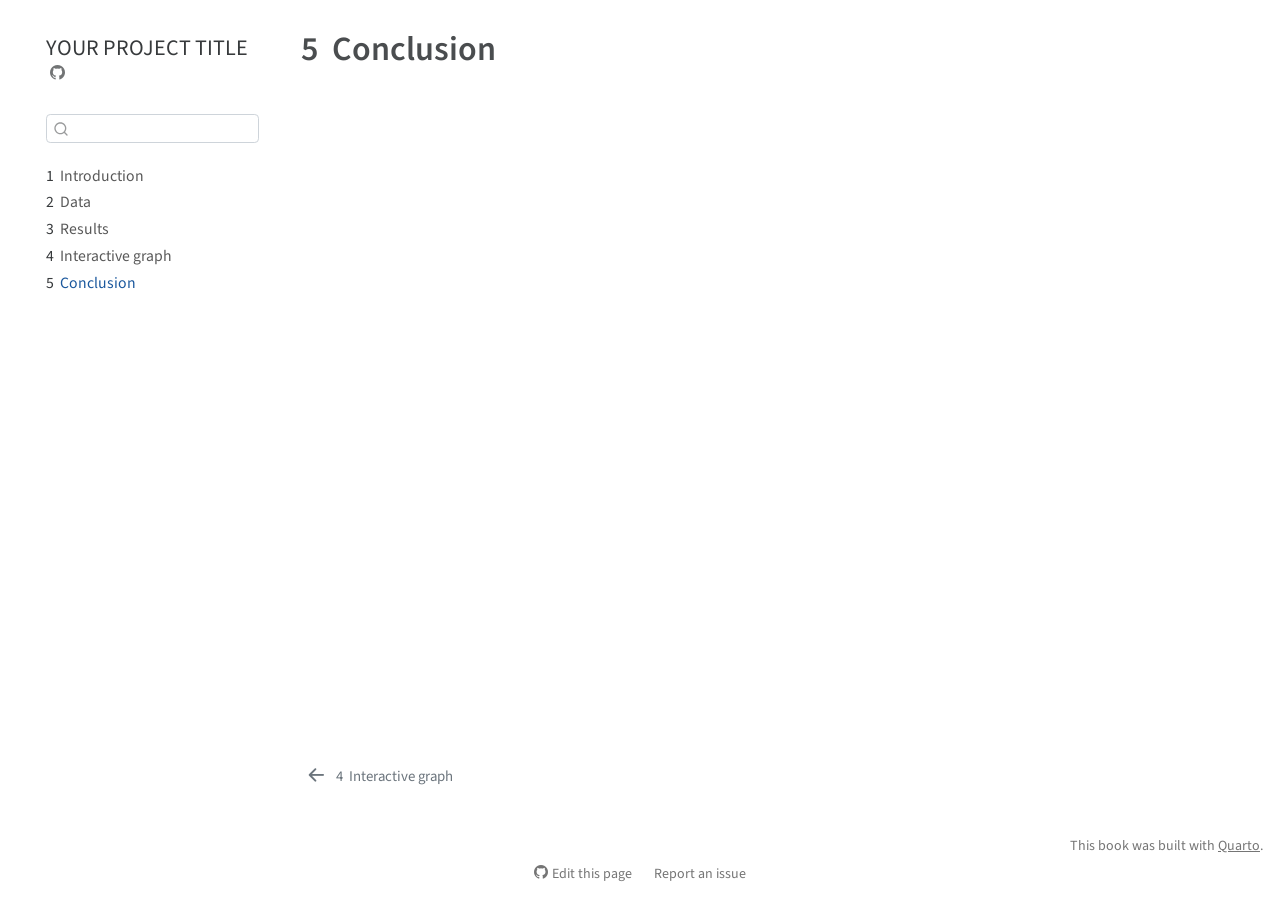
==== docs/conclusion.html @ 9e568509 "Initial commit" ====
<!DOCTYPE html>
<html xmlns="http://www.w3.org/1999/xhtml" lang="en" xml:lang="en"><head>

<meta charset="utf-8">
<meta name="generator" content="quarto-1.3.433">

<meta name="viewport" content="width=device-width, initial-scale=1.0, user-scalable=yes">


<title>YOUR PROJECT TITLE - 5&nbsp; Conclusion</title>
<style>
code{white-space: pre-wrap;}
span.smallcaps{font-variant: small-caps;}
div.columns{display: flex; gap: min(4vw, 1.5em);}
div.column{flex: auto; overflow-x: auto;}
div.hanging-indent{margin-left: 1.5em; text-indent: -1.5em;}
ul.task-list{list-style: none;}
ul.task-list li input[type="checkbox"] {
  width: 0.8em;
  margin: 0 0.8em 0.2em -1em; /* quarto-specific, see https://github.com/quarto-dev/quarto-cli/issues/4556 */ 
  vertical-align: middle;
}
</style>


<script src="site_libs/quarto-nav/quarto-nav.js"></script>
<script src="site_libs/quarto-nav/headroom.min.js"></script>
<script src="site_libs/clipboard/clipboard.min.js"></script>
<script src="site_libs/quarto-search/autocomplete.umd.js"></script>
<script src="site_libs/quarto-search/fuse.min.js"></script>
<script src="site_libs/quarto-search/quarto-search.js"></script>
<meta name="quarto:offset" content="./">
<link href="./d3graph.html" rel="prev">
<script src="site_libs/quarto-html/quarto.js"></script>
<script src="site_libs/quarto-html/popper.min.js"></script>
<script src="site_libs/quarto-html/tippy.umd.min.js"></script>
<script src="site_libs/quarto-html/anchor.min.js"></script>
<link href="site_libs/quarto-html/tippy.css" rel="stylesheet">
<link href="site_libs/quarto-html/quarto-syntax-highlighting.css" rel="stylesheet" id="quarto-text-highlighting-styles">
<script src="site_libs/bootstrap/bootstrap.min.js"></script>
<link href="site_libs/bootstrap/bootstrap-icons.css" rel="stylesheet">
<link href="site_libs/bootstrap/bootstrap.min.css" rel="stylesheet" id="quarto-bootstrap" data-mode="light">
<script id="quarto-search-options" type="application/json">{
  "location": "sidebar",
  "copy-button": false,
  "collapse-after": 3,
  "panel-placement": "start",
  "type": "textbox",
  "limit": 20,
  "language": {
    "search-no-results-text": "No results",
    "search-matching-documents-text": "matching documents",
    "search-copy-link-title": "Copy link to search",
    "search-hide-matches-text": "Hide additional matches",
    "search-more-match-text": "more match in this document",
    "search-more-matches-text": "more matches in this document",
    "search-clear-button-title": "Clear",
    "search-detached-cancel-button-title": "Cancel",
    "search-submit-button-title": "Submit",
    "search-label": "Search"
  }
}</script>


</head>

<body class="nav-sidebar floating">

<div id="quarto-search-results"></div>
  <header id="quarto-header" class="headroom fixed-top">
  <nav class="quarto-secondary-nav">
    <div class="container-fluid d-flex">
      <button type="button" class="quarto-btn-toggle btn" data-bs-toggle="collapse" data-bs-target="#quarto-sidebar,#quarto-sidebar-glass" aria-controls="quarto-sidebar" aria-expanded="false" aria-label="Toggle sidebar navigation" onclick="if (window.quartoToggleHeadroom) { window.quartoToggleHeadroom(); }">
        <i class="bi bi-layout-text-sidebar-reverse"></i>
      </button>
      <nav class="quarto-page-breadcrumbs" aria-label="breadcrumb"><ol class="breadcrumb"><li class="breadcrumb-item"><a href="./conclusion.html"><span class="chapter-number">5</span>&nbsp; <span class="chapter-title">Conclusion</span></a></li></ol></nav>
      <a class="flex-grow-1" role="button" data-bs-toggle="collapse" data-bs-target="#quarto-sidebar,#quarto-sidebar-glass" aria-controls="quarto-sidebar" aria-expanded="false" aria-label="Toggle sidebar navigation" onclick="if (window.quartoToggleHeadroom) { window.quartoToggleHeadroom(); }">      
      </a>
      <button type="button" class="btn quarto-search-button" aria-label="" onclick="window.quartoOpenSearch();">
        <i class="bi bi-search"></i>
      </button>
    </div>
  </nav>
</header>
<!-- content -->
<div id="quarto-content" class="quarto-container page-columns page-rows-contents page-layout-article">
<!-- sidebar -->
  <nav id="quarto-sidebar" class="sidebar collapse collapse-horizontal sidebar-navigation floating overflow-auto">
    <div class="pt-lg-2 mt-2 text-left sidebar-header">
    <div class="sidebar-title mb-0 py-0">
      <a href="./">YOUR PROJECT TITLE</a> 
        <div class="sidebar-tools-main">
    <a href="https://github.com/YOUR_GITHUB_ACCOUNT/REPO_NAME" rel="" title="Source Code" class="quarto-navigation-tool px-1" aria-label="Source Code"><i class="bi bi-github"></i></a>
</div>
    </div>
      </div>
        <div class="mt-2 flex-shrink-0 align-items-center">
        <div class="sidebar-search">
        <div id="quarto-search" class="" title="Search"></div>
        </div>
        </div>
    <div class="sidebar-menu-container"> 
    <ul class="list-unstyled mt-1">
        <li class="sidebar-item">
  <div class="sidebar-item-container"> 
  <a href="./index.html" class="sidebar-item-text sidebar-link">
 <span class="menu-text"><span class="chapter-number">1</span>&nbsp; <span class="chapter-title">Introduction</span></span></a>
  </div>
</li>
        <li class="sidebar-item">
  <div class="sidebar-item-container"> 
  <a href="./data.html" class="sidebar-item-text sidebar-link">
 <span class="menu-text"><span class="chapter-number">2</span>&nbsp; <span class="chapter-title">Data</span></span></a>
  </div>
</li>
        <li class="sidebar-item">
  <div class="sidebar-item-container"> 
  <a href="./results.html" class="sidebar-item-text sidebar-link">
 <span class="menu-text"><span class="chapter-number">3</span>&nbsp; <span class="chapter-title">Results</span></span></a>
  </div>
</li>
        <li class="sidebar-item">
  <div class="sidebar-item-container"> 
  <a href="./d3graph.html" class="sidebar-item-text sidebar-link">
 <span class="menu-text"><span class="chapter-number">4</span>&nbsp; <span class="chapter-title">Interactive graph</span></span></a>
  </div>
</li>
        <li class="sidebar-item">
  <div class="sidebar-item-container"> 
  <a href="./conclusion.html" class="sidebar-item-text sidebar-link active">
 <span class="menu-text"><span class="chapter-number">5</span>&nbsp; <span class="chapter-title">Conclusion</span></span></a>
  </div>
</li>
    </ul>
    </div>
</nav>
<div id="quarto-sidebar-glass" data-bs-toggle="collapse" data-bs-target="#quarto-sidebar,#quarto-sidebar-glass"></div>
<!-- margin-sidebar -->
    <div id="quarto-margin-sidebar" class="sidebar margin-sidebar">
        
    </div>
<!-- main -->
<main class="content" id="quarto-document-content">

<header id="title-block-header" class="quarto-title-block default">
<div class="quarto-title">
<h1 class="title"><span class="chapter-number">5</span>&nbsp; <span class="chapter-title">Conclusion</span></h1>
</div>



<div class="quarto-title-meta">

    
  
    
  </div>
  

</header>




</main> <!-- /main -->
<script id="quarto-html-after-body" type="application/javascript">
window.document.addEventListener("DOMContentLoaded", function (event) {
  const toggleBodyColorMode = (bsSheetEl) => {
    const mode = bsSheetEl.getAttribute("data-mode");
    const bodyEl = window.document.querySelector("body");
    if (mode === "dark") {
      bodyEl.classList.add("quarto-dark");
      bodyEl.classList.remove("quarto-light");
    } else {
      bodyEl.classList.add("quarto-light");
      bodyEl.classList.remove("quarto-dark");
    }
  }
  const toggleBodyColorPrimary = () => {
    const bsSheetEl = window.document.querySelector("link#quarto-bootstrap");
    if (bsSheetEl) {
      toggleBodyColorMode(bsSheetEl);
    }
  }
  toggleBodyColorPrimary();  
  const icon = "";
  const anchorJS = new window.AnchorJS();
  anchorJS.options = {
    placement: 'right',
    icon: icon
  };
  anchorJS.add('.anchored');
  const isCodeAnnotation = (el) => {
    for (const clz of el.classList) {
      if (clz.startsWith('code-annotation-')) {                     
        return true;
      }
    }
    return false;
  }
  const clipboard = new window.ClipboardJS('.code-copy-button', {
    text: function(trigger) {
      const codeEl = trigger.previousElementSibling.cloneNode(true);
      for (const childEl of codeEl.children) {
        if (isCodeAnnotation(childEl)) {
          childEl.remove();
        }
      }
      return codeEl.innerText;
    }
  });
  clipboard.on('success', function(e) {
    // button target
    const button = e.trigger;
    // don't keep focus
    button.blur();
    // flash "checked"
    button.classList.add('code-copy-button-checked');
    var currentTitle = button.getAttribute("title");
    button.setAttribute("title", "Copied!");
    let tooltip;
    if (window.bootstrap) {
      button.setAttribute("data-bs-toggle", "tooltip");
      button.setAttribute("data-bs-placement", "left");
      button.setAttribute("data-bs-title", "Copied!");
      tooltip = new bootstrap.Tooltip(button, 
        { trigger: "manual", 
          customClass: "code-copy-button-tooltip",
          offset: [0, -8]});
      tooltip.show();    
    }
    setTimeout(function() {
      if (tooltip) {
        tooltip.hide();
        button.removeAttribute("data-bs-title");
        button.removeAttribute("data-bs-toggle");
        button.removeAttribute("data-bs-placement");
      }
      button.setAttribute("title", currentTitle);
      button.classList.remove('code-copy-button-checked');
    }, 1000);
    // clear code selection
    e.clearSelection();
  });
  function tippyHover(el, contentFn) {
    const config = {
      allowHTML: true,
      content: contentFn,
      maxWidth: 500,
      delay: 100,
      arrow: false,
      appendTo: function(el) {
          return el.parentElement;
      },
      interactive: true,
      interactiveBorder: 10,
      theme: 'quarto',
      placement: 'bottom-start'
    };
    window.tippy(el, config); 
  }
  const noterefs = window.document.querySelectorAll('a[role="doc-noteref"]');
  for (var i=0; i<noterefs.length; i++) {
    const ref = noterefs[i];
    tippyHover(ref, function() {
      // use id or data attribute instead here
      let href = ref.getAttribute('data-footnote-href') || ref.getAttribute('href');
      try { href = new URL(href).hash; } catch {}
      const id = href.replace(/^#\/?/, "");
      const note = window.document.getElementById(id);
      return note.innerHTML;
    });
  }
      let selectedAnnoteEl;
      const selectorForAnnotation = ( cell, annotation) => {
        let cellAttr = 'data-code-cell="' + cell + '"';
        let lineAttr = 'data-code-annotation="' +  annotation + '"';
        const selector = 'span[' + cellAttr + '][' + lineAttr + ']';
        return selector;
      }
      const selectCodeLines = (annoteEl) => {
        const doc = window.document;
        const targetCell = annoteEl.getAttribute("data-target-cell");
        const targetAnnotation = annoteEl.getAttribute("data-target-annotation");
        const annoteSpan = window.document.querySelector(selectorForAnnotation(targetCell, targetAnnotation));
        const lines = annoteSpan.getAttribute("data-code-lines").split(",");
        const lineIds = lines.map((line) => {
          return targetCell + "-" + line;
        })
        let top = null;
        let height = null;
        let parent = null;
        if (lineIds.length > 0) {
            //compute the position of the single el (top and bottom and make a div)
            const el = window.document.getElementById(lineIds[0]);
            top = el.offsetTop;
            height = el.offsetHeight;
            parent = el.parentElement.parentElement;
          if (lineIds.length > 1) {
            const lastEl = window.document.getElementById(lineIds[lineIds.length - 1]);
            const bottom = lastEl.offsetTop + lastEl.offsetHeight;
            height = bottom - top;
          }
          if (top !== null && height !== null && parent !== null) {
            // cook up a div (if necessary) and position it 
            let div = window.document.getElementById("code-annotation-line-highlight");
            if (div === null) {
              div = window.document.createElement("div");
              div.setAttribute("id", "code-annotation-line-highlight");
              div.style.position = 'absolute';
              parent.appendChild(div);
            }
            div.style.top = top - 2 + "px";
            div.style.height = height + 4 + "px";
            let gutterDiv = window.document.getElementById("code-annotation-line-highlight-gutter");
            if (gutterDiv === null) {
              gutterDiv = window.document.createElement("div");
              gutterDiv.setAttribute("id", "code-annotation-line-highlight-gutter");
              gutterDiv.style.position = 'absolute';
              const codeCell = window.document.getElementById(targetCell);
              const gutter = codeCell.querySelector('.code-annotation-gutter');
              gutter.appendChild(gutterDiv);
            }
            gutterDiv.style.top = top - 2 + "px";
            gutterDiv.style.height = height + 4 + "px";
          }
          selectedAnnoteEl = annoteEl;
        }
      };
      const unselectCodeLines = () => {
        const elementsIds = ["code-annotation-line-highlight", "code-annotation-line-highlight-gutter"];
        elementsIds.forEach((elId) => {
          const div = window.document.getElementById(elId);
          if (div) {
            div.remove();
          }
        });
        selectedAnnoteEl = undefined;
      };
      // Attach click handler to the DT
      const annoteDls = window.document.querySelectorAll('dt[data-target-cell]');
      for (const annoteDlNode of annoteDls) {
        annoteDlNode.addEventListener('click', (event) => {
          const clickedEl = event.target;
          if (clickedEl !== selectedAnnoteEl) {
            unselectCodeLines();
            const activeEl = window.document.querySelector('dt[data-target-cell].code-annotation-active');
            if (activeEl) {
              activeEl.classList.remove('code-annotation-active');
            }
            selectCodeLines(clickedEl);
            clickedEl.classList.add('code-annotation-active');
          } else {
            // Unselect the line
            unselectCodeLines();
            clickedEl.classList.remove('code-annotation-active');
          }
        });
      }
  const findCites = (el) => {
    const parentEl = el.parentElement;
    if (parentEl) {
      const cites = parentEl.dataset.cites;
      if (cites) {
        return {
          el,
          cites: cites.split(' ')
        };
      } else {
        return findCites(el.parentElement)
      }
    } else {
      return undefined;
    }
  };
  var bibliorefs = window.document.querySelectorAll('a[role="doc-biblioref"]');
  for (var i=0; i<bibliorefs.length; i++) {
    const ref = bibliorefs[i];
    const citeInfo = findCites(ref);
    if (citeInfo) {
      tippyHover(citeInfo.el, function() {
        var popup = window.document.createElement('div');
        citeInfo.cites.forEach(function(cite) {
          var citeDiv = window.document.createElement('div');
          citeDiv.classList.add('hanging-indent');
          citeDiv.classList.add('csl-entry');
          var biblioDiv = window.document.getElementById('ref-' + cite);
          if (biblioDiv) {
            citeDiv.innerHTML = biblioDiv.innerHTML;
          }
          popup.appendChild(citeDiv);
        });
        return popup.innerHTML;
      });
    }
  }
});
</script>
<nav class="page-navigation">
  <div class="nav-page nav-page-previous">
      <a href="./d3graph.html" class="pagination-link">
        <i class="bi bi-arrow-left-short"></i> <span class="nav-page-text"><span class="chapter-number">4</span>&nbsp; <span class="chapter-title">Interactive graph</span></span>
      </a>          
  </div>
  <div class="nav-page nav-page-next">
  </div>
</nav>
</div> <!-- /content -->
<footer class="footer">
  <div class="nav-footer">
    <div class="nav-footer-left">
      &nbsp;
    </div>   
    <div class="nav-footer-center">
      &nbsp;
    <div class="toc-actions"><div><i class="bi bi-github"></i></div><div class="action-links"><p><a href="https://github.com/YOUR_GITHUB_ACCOUNT/REPO_NAME/edit/main/conclusion.qmd" class="toc-action">Edit this page</a></p><p><a href="https://github.com/YOUR_GITHUB_ACCOUNT/REPO_NAME/issues/new" class="toc-action">Report an issue</a></p></div></div></div>
    <div class="nav-footer-right">This book was built with <a href="https://quarto.org/">Quarto</a>.</div>
  </div>
</footer>



</body></html>
---- docs/site_libs/quarto-html/tippy.css ----
.tippy-box[data-animation=fade][data-state=hidden]{opacity:0}[data-tippy-root]{max-width:calc(100vw - 10px)}.tippy-box{position:relative;background-color:#333;color:#fff;border-radius:4px;font-size:14px;line-height:1.4;white-space:normal;outline:0;transition-property:transform,visibility,opacity}.tippy-box[data-placement^=top]>.tippy-arrow{bottom:0}.tippy-box[data-placement^=top]>.tippy-arrow:before{bottom:-7px;left:0;border-width:8px 8px 0;border-top-color:initial;transform-origin:center top}.tippy-box[data-placement^=bottom]>.tippy-arrow{top:0}.tippy-box[data-placement^=bottom]>.tippy-arrow:before{top:-7px;left:0;border-width:0 8px 8px;border-bottom-color:initial;transform-origin:center bottom}.tippy-box[data-placement^=left]>.tippy-arrow{right:0}.tippy-box[data-placement^=left]>.tippy-arrow:before{border-width:8px 0 8px 8px;border-left-color:initial;right:-7px;transform-origin:center left}.tippy-box[data-placement^=right]>.tippy-arrow{left:0}.tippy-box[data-placement^=right]>.tippy-arrow:before{left:-7px;border-width:8px 8px 8px 0;border-right-color:initial;transform-origin:center right}.tippy-box[data-inertia][data-state=visible]{transition-timing-function:cubic-bezier(.54,1.5,.38,1.11)}.tippy-arrow{width:16px;height:16px;color:#333}.tippy-arrow:before{content:"";position:absolute;border-color:transparent;border-style:solid}.tippy-content{position:relative;padding:5px 9px;z-index:1}
---- docs/site_libs/quarto-html/quarto-syntax-highlighting.css ----
/* quarto syntax highlight colors */
:root {
  --quarto-hl-ot-color: #003B4F;
  --quarto-hl-at-color: #657422;
  --quarto-hl-ss-color: #20794D;
  --quarto-hl-an-color: #5E5E5E;
  --quarto-hl-fu-color: #4758AB;
  --quarto-hl-st-color: #20794D;
  --quarto-hl-cf-color: #003B4F;
  --quarto-hl-op-color: #5E5E5E;
  --quarto-hl-er-color: #AD0000;
  --quarto-hl-bn-color: #AD0000;
  --quarto-hl-al-color: #AD0000;
  --quarto-hl-va-color: #111111;
  --quarto-hl-bu-color: inherit;
  --quarto-hl-ex-color: inherit;
  --quarto-hl-pp-color: #AD0000;
  --quarto-hl-in-color: #5E5E5E;
  --quarto-hl-vs-color: #20794D;
  --quarto-hl-wa-color: #5E5E5E;
  --quarto-hl-do-color: #5E5E5E;
  --quarto-hl-im-color: #00769E;
  --quarto-hl-ch-color: #20794D;
  --quarto-hl-dt-color: #AD0000;
  --quarto-hl-fl-color: #AD0000;
  --quarto-hl-co-color: #5E5E5E;
  --quarto-hl-cv-color: #5E5E5E;
  --quarto-hl-cn-color: #8f5902;
  --quarto-hl-sc-color: #5E5E5E;
  --quarto-hl-dv-color: #AD0000;
  --quarto-hl-kw-color: #003B4F;
}

/* other quarto variables */
:root {
  --quarto-font-monospace: SFMono-Regular, Menlo, Monaco, Consolas, "Liberation Mono", "Courier New", monospace;
}

pre > code.sourceCode > span {
  color: #003B4F;
}

code span {
  color: #003B4F;
}

code.sourceCode > span {
  color: #003B4F;
}

div.sourceCode,
div.sourceCode pre.sourceCode {
  color: #003B4F;
}

code span.ot {
  color: #003B4F;
  font-style: inherit;
}

code span.at {
  color: #657422;
  font-style: inherit;
}

code span.ss {
  color: #20794D;
  font-style: inherit;
}

code span.an {
  color: #5E5E5E;
  font-style: inherit;
}

code span.fu {
  color: #4758AB;
  font-style: inherit;
}

code span.st {
  color: #20794D;
  font-style: inherit;
}

code span.cf {
  color: #003B4F;
  font-style: inherit;
}

code span.op {
  color: #5E5E5E;
  font-style: inherit;
}

code span.er {
  color: #AD0000;
  font-style: inherit;
}

code span.bn {
  color: #AD0000;
  font-style: inherit;
}

code span.al {
  color: #AD0000;
  font-style: inherit;
}

code span.va {
  color: #111111;
  font-style: inherit;
}

code span.bu {
  font-style: inherit;
}

code span.ex {
  font-style: inherit;
}

code span.pp {
  color: #AD0000;
  font-style: inherit;
}

code span.in {
  color: #5E5E5E;
  font-style: inherit;
}

code span.vs {
  color: #20794D;
  font-style: inherit;
}

code span.wa {
  color: #5E5E5E;
  font-style: italic;
}

code span.do {
  color: #5E5E5E;
  font-style: italic;
}

code span.im {
  color: #00769E;
  font-style: inherit;
}

code span.ch {
  color: #20794D;
  font-style: inherit;
}

code span.dt {
  color: #AD0000;
  font-style: inherit;
}

code span.fl {
  color: #AD0000;
  font-style: inherit;
}

code span.co {
  color: #5E5E5E;
  font-style: inherit;
}

code span.cv {
  color: #5E5E5E;
  font-style: italic;
}

code span.cn {
  color: #8f5902;
  font-style: inherit;
}

code span.sc {
  color: #5E5E5E;
  font-style: inherit;
}

code span.dv {
  color: #AD0000;
  font-style: inherit;
}

code span.kw {
  color: #003B4F;
  font-style: inherit;
}

.prevent-inlining {
  content: "</";
}

/*# sourceMappingURL=debc5d5d77c3f9108843748ff7464032.css.map */
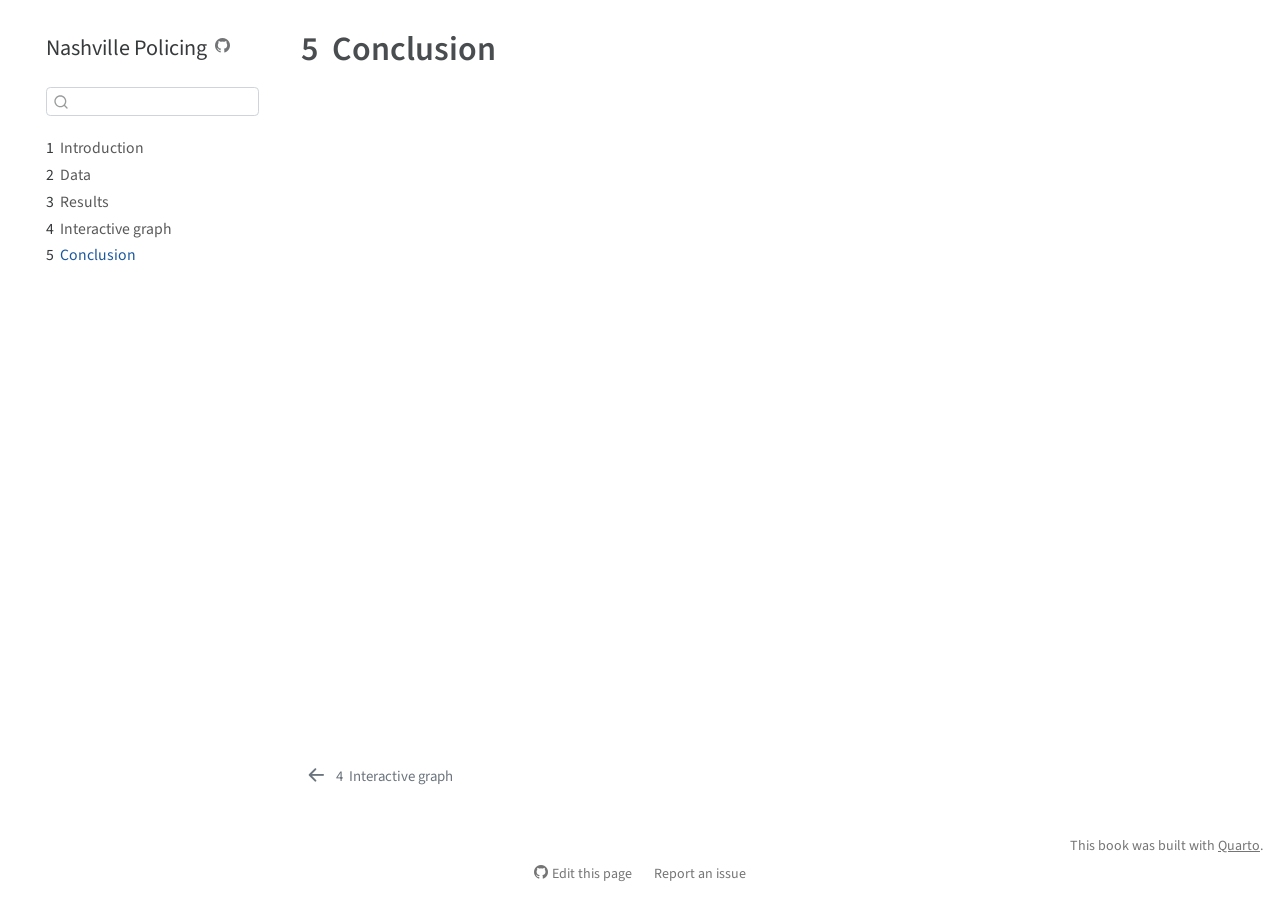
==== commit 670297dd: "Edited title, name and url" ====
--- a/docs/conclusion.html
+++ b/docs/conclusion.html
@@ -2,12 +2,12 @@
 <html xmlns="http://www.w3.org/1999/xhtml" lang="en" xml:lang="en"><head>
 
 <meta charset="utf-8">
-<meta name="generator" content="quarto-1.3.433">
+<meta name="generator" content="quarto-1.3.353">
 
 <meta name="viewport" content="width=device-width, initial-scale=1.0, user-scalable=yes">
 
 
-<title>YOUR PROJECT TITLE - 5&nbsp; Conclusion</title>
+<title>Nashville Policing - 5&nbsp; Conclusion</title>
 <style>
 code{white-space: pre-wrap;}
 span.smallcaps{font-variant: small-caps;}
@@ -56,8 +56,7 @@
     "search-more-matches-text": "more matches in this document",
     "search-clear-button-title": "Clear",
     "search-detached-cancel-button-title": "Cancel",
-    "search-submit-button-title": "Submit",
-    "search-label": "Search"
+    "search-submit-button-title": "Submit"
   }
 }</script>
 
@@ -76,7 +75,7 @@
       <nav class="quarto-page-breadcrumbs" aria-label="breadcrumb"><ol class="breadcrumb"><li class="breadcrumb-item"><a href="./conclusion.html"><span class="chapter-number">5</span>&nbsp; <span class="chapter-title">Conclusion</span></a></li></ol></nav>
       <a class="flex-grow-1" role="button" data-bs-toggle="collapse" data-bs-target="#quarto-sidebar,#quarto-sidebar-glass" aria-controls="quarto-sidebar" aria-expanded="false" aria-label="Toggle sidebar navigation" onclick="if (window.quartoToggleHeadroom) { window.quartoToggleHeadroom(); }">      
       </a>
-      <button type="button" class="btn quarto-search-button" aria-label="" onclick="window.quartoOpenSearch();">
+      <button type="button" class="btn quarto-search-button" aria-label="Search" onclick="window.quartoOpenSearch();">
         <i class="bi bi-search"></i>
       </button>
     </div>
@@ -88,9 +87,9 @@
   <nav id="quarto-sidebar" class="sidebar collapse collapse-horizontal sidebar-navigation floating overflow-auto">
     <div class="pt-lg-2 mt-2 text-left sidebar-header">
     <div class="sidebar-title mb-0 py-0">
-      <a href="./">YOUR PROJECT TITLE</a> 
+      <a href="./">Nashville Policing</a> 
         <div class="sidebar-tools-main">
-    <a href="https://github.com/YOUR_GITHUB_ACCOUNT/REPO_NAME" rel="" title="Source Code" class="quarto-navigation-tool px-1" aria-label="Source Code"><i class="bi bi-github"></i></a>
+    <a href="https://github.com/YeriAddict/NashvillePolicing.git" title="Source Code" class="quarto-navigation-tool px-1" aria-label="Source Code"><i class="bi bi-github"></i></a>
 </div>
     </div>
       </div>
@@ -413,7 +412,7 @@
     </div>   
     <div class="nav-footer-center">
       &nbsp;
-    <div class="toc-actions"><div><i class="bi bi-github"></i></div><div class="action-links"><p><a href="https://github.com/YOUR_GITHUB_ACCOUNT/REPO_NAME/edit/main/conclusion.qmd" class="toc-action">Edit this page</a></p><p><a href="https://github.com/YOUR_GITHUB_ACCOUNT/REPO_NAME/issues/new" class="toc-action">Report an issue</a></p></div></div></div>
+    <div class="toc-actions"><div><i class="bi bi-github"></i></div><div class="action-links"><p><a href="https://github.com/YeriAddict/NashvillePolicing.git/edit/main/conclusion.qmd" class="toc-action">Edit this page</a></p><p><a href="https://github.com/YeriAddict/NashvillePolicing.git/issues/new" class="toc-action">Report an issue</a></p></div></div></div>
     <div class="nav-footer-right">This book was built with <a href="https://quarto.org/">Quarto</a>.</div>
   </div>
 </footer>
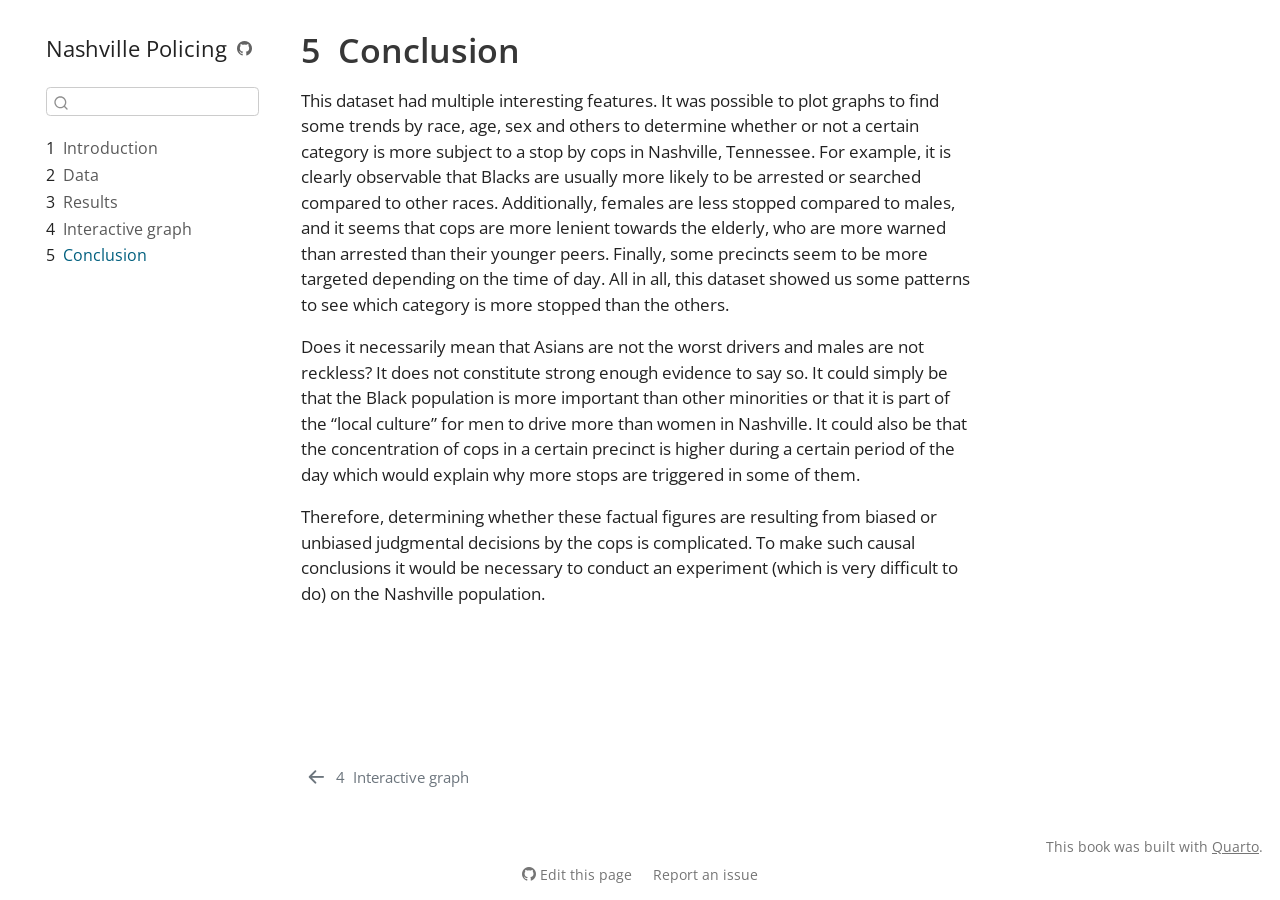
==== commit 23e47d91: "Additional changes" ====
--- a/docs/conclusion.html
+++ b/docs/conclusion.html
@@ -158,6 +158,9 @@
 
 </header>
 
+<p>This dataset had multiple interesting features. It was possible to plot graphs to find some trends by race, age, sex and others to determine whether or not a certain category is more subject to a stop by cops in Nashville, Tennessee. For example, it is clearly observable that Blacks are usually more likely to be arrested or searched compared to other races. Additionally, females are less stopped compared to males, and it seems that cops are more lenient towards the elderly, who are more warned than arrested than their younger peers. Finally, some precincts seem to be more targeted depending on the time of day. All in all, this dataset showed us some patterns to see which category is more stopped than the others.</p>
+<p>Does it necessarily mean that Asians are not the worst drivers and males are not reckless? It does not constitute strong enough evidence to say so. It could simply be that the Black population is more important than other minorities or that it is part of the “local culture” for men to drive more than women in Nashville. It could also be that the concentration of cops in a certain precinct is higher during a certain period of the day which would explain why more stops are triggered in some of them.</p>
+<p>Therefore, determining whether these factual figures are resulting from biased or unbiased judgmental decisions by the cops is complicated. To make such causal conclusions it would be necessary to conduct an experiment (which is very difficult to do) on the Nashville population.</p>
 
 
 
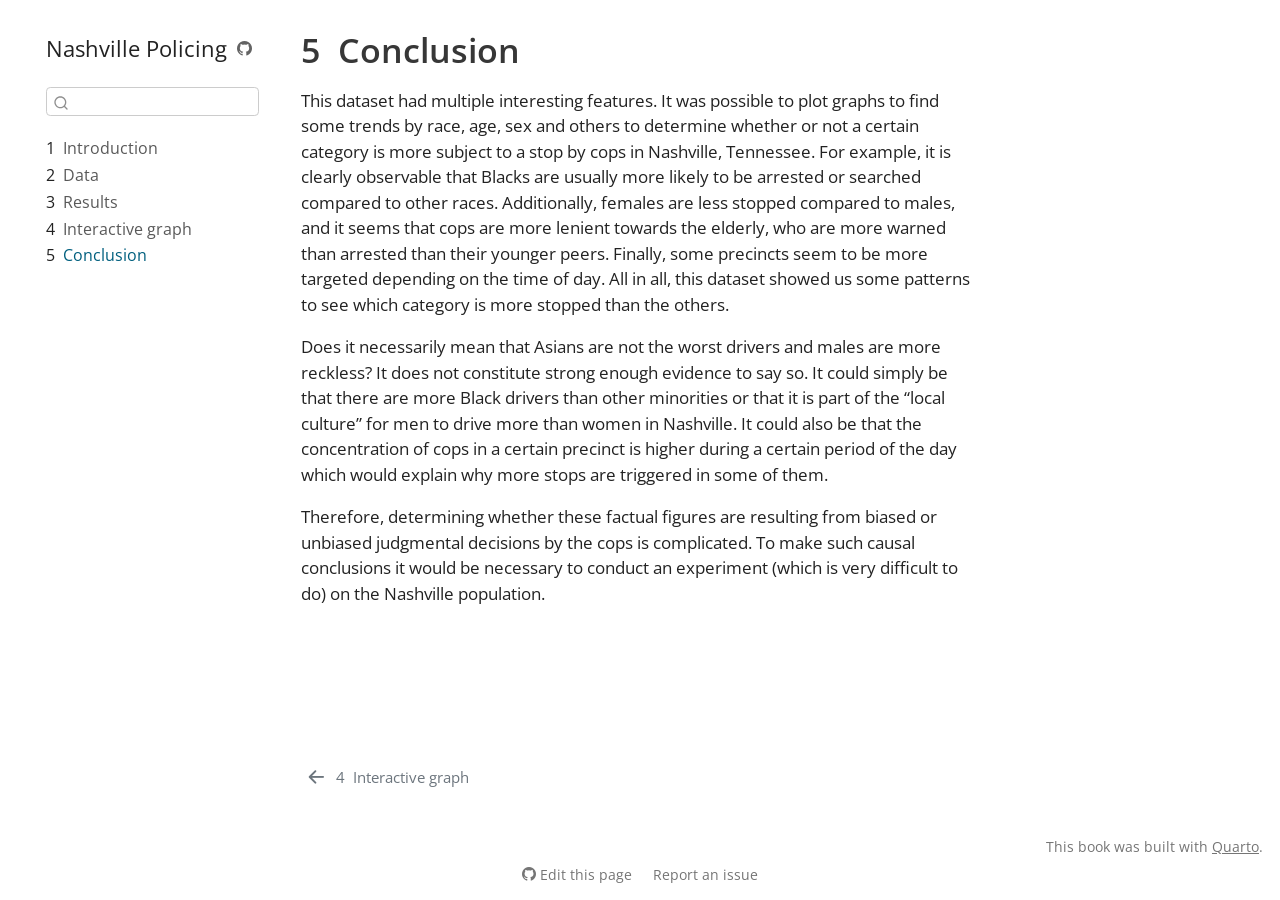
==== commit 6c182e54: "Final render" ====
--- a/docs/conclusion.html
+++ b/docs/conclusion.html
@@ -159,7 +159,7 @@
 </header>
 
 <p>This dataset had multiple interesting features. It was possible to plot graphs to find some trends by race, age, sex and others to determine whether or not a certain category is more subject to a stop by cops in Nashville, Tennessee. For example, it is clearly observable that Blacks are usually more likely to be arrested or searched compared to other races. Additionally, females are less stopped compared to males, and it seems that cops are more lenient towards the elderly, who are more warned than arrested than their younger peers. Finally, some precincts seem to be more targeted depending on the time of day. All in all, this dataset showed us some patterns to see which category is more stopped than the others.</p>
-<p>Does it necessarily mean that Asians are not the worst drivers and males are not reckless? It does not constitute strong enough evidence to say so. It could simply be that the Black population is more important than other minorities or that it is part of the “local culture” for men to drive more than women in Nashville. It could also be that the concentration of cops in a certain precinct is higher during a certain period of the day which would explain why more stops are triggered in some of them.</p>
+<p>Does it necessarily mean that Asians are not the worst drivers and males are more reckless? It does not constitute strong enough evidence to say so. It could simply be that there are more Black drivers than other minorities or that it is part of the “local culture” for men to drive more than women in Nashville. It could also be that the concentration of cops in a certain precinct is higher during a certain period of the day which would explain why more stops are triggered in some of them.</p>
 <p>Therefore, determining whether these factual figures are resulting from biased or unbiased judgmental decisions by the cops is complicated. To make such causal conclusions it would be necessary to conduct an experiment (which is very difficult to do) on the Nashville population.</p>
 
 
